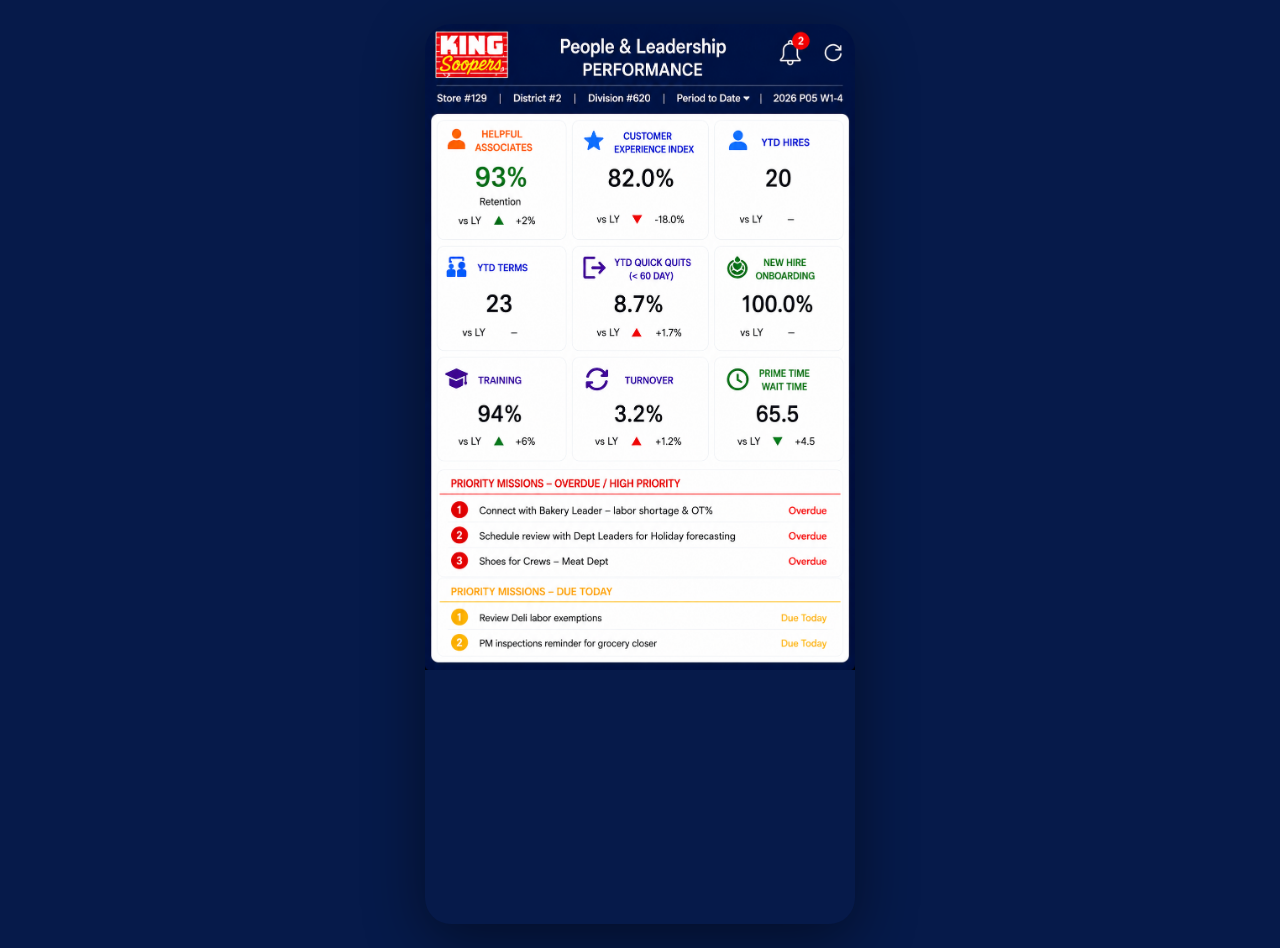
==== people-leadership.html @ 797628ac "Add files via upload" ====
<!DOCTYPE html><html lang="en"><head><meta charset="UTF-8"><meta name="viewport" content="width=device-width,initial-scale=1,viewport-fit=cover"><title>People & Leadership Performance</title><link rel="stylesheet" href="composite.css"></head><body><main class="phone"><section class="screen"><img src="people-leadership.png" alt="People and Leadership Performance">
<a class="hotspot" href="alerts.html" title="Alerts" style="left:82%;top:1%;width:10%;height:7%"></a><a class="hotspot" href="people-leadership.html" title="Refresh" style="left:91%;top:1%;width:8%;height:7%"></a>
<a class="hotspot" href="profile.html" title="Helpful Associates" style="left:3%;top:15%;width:30%;height:18%"></a>
<a class="hotspot" href="sales.html" title="Customer Experience Index" style="left:34%;top:15%;width:30%;height:18%"></a>
<a class="hotspot" href="profile.html" title="YTD Hires" style="left:65%;top:15%;width:32%;height:18%"></a>
<a class="hotspot" href="profile.html" title="YTD Terms" style="left:3%;top:34%;width:30%;height:16%"></a>
<a class="hotspot" href="profile.html" title="Quick Quits" style="left:34%;top:34%;width:30%;height:16%"></a>
<a class="hotspot" href="fresh-start.html" title="New Hire Onboarding" style="left:65%;top:34%;width:32%;height:16%"></a>
<a class="hotspot" href="fresh-start.html" title="Training" style="left:3%;top:51%;width:30%;height:16%"></a>
<a class="hotspot" href="labor.html" title="Turnover" style="left:34%;top:51%;width:30%;height:16%"></a>
<a class="hotspot" href="labor.html" title="Prime Time Wait Time" style="left:65%;top:51%;width:32%;height:16%"></a>
<a class="hotspot" href="labor.html" title="Overdue Mission 1" style="left:4%;top:73%;width:92%;height:4%"></a>
<a class="hotspot" href="labor.html" title="Overdue Mission 2" style="left:4%;top:77%;width:92%;height:4%"></a>
<a class="hotspot" href="safety.html" title="Overdue Mission 3" style="left:4%;top:81%;width:92%;height:4%"></a>
<a class="hotspot" href="labor.html" title="Due Today Mission 1" style="left:4%;top:91%;width:92%;height:4%"></a>
<a class="hotspot" href="safety.html" title="Due Today Mission 2" style="left:4%;top:95%;width:45%;height:4%"></a>
<a class="hotspot" href="operations-quality.html" title="Back: Operations and Quality" style="left:0%;top:95%;width:33%;height:5%"></a>
<a class="hotspot" href="index.html" title="Home" style="left:34%;top:95%;width:32%;height:5%"></a>
<a class="hotspot" href="index.html" title="Finish and return Home" style="left:67%;top:95%;width:33%;height:5%"></a>
</section></main></body></html>
---- composite.css ----
*{box-sizing:border-box}html,body{margin:0;background:#061a4a;font-family:Arial,Helvetica,sans-serif}body{min-height:100svh;display:flex;justify-content:center}.phone{width:min(100vw,430px);min-height:100svh;background:#061a4a;position:relative;overflow:hidden}.screen{position:relative;width:100%;line-height:0}.screen img{width:100%;height:auto;display:block}.hotspot{position:absolute;display:block;border-radius:14px;text-decoration:none;background:rgba(255,255,255,0);-webkit-tap-highlight-color:rgba(0,94,255,.25)}.hotspot:focus-visible{outline:3px solid #00a3ff;background:rgba(0,94,255,.14)}@media(min-width:700px){body{padding:24px}.phone{border-radius:26px;box-shadow:0 16px 60px rgba(0,0,0,.45)}}
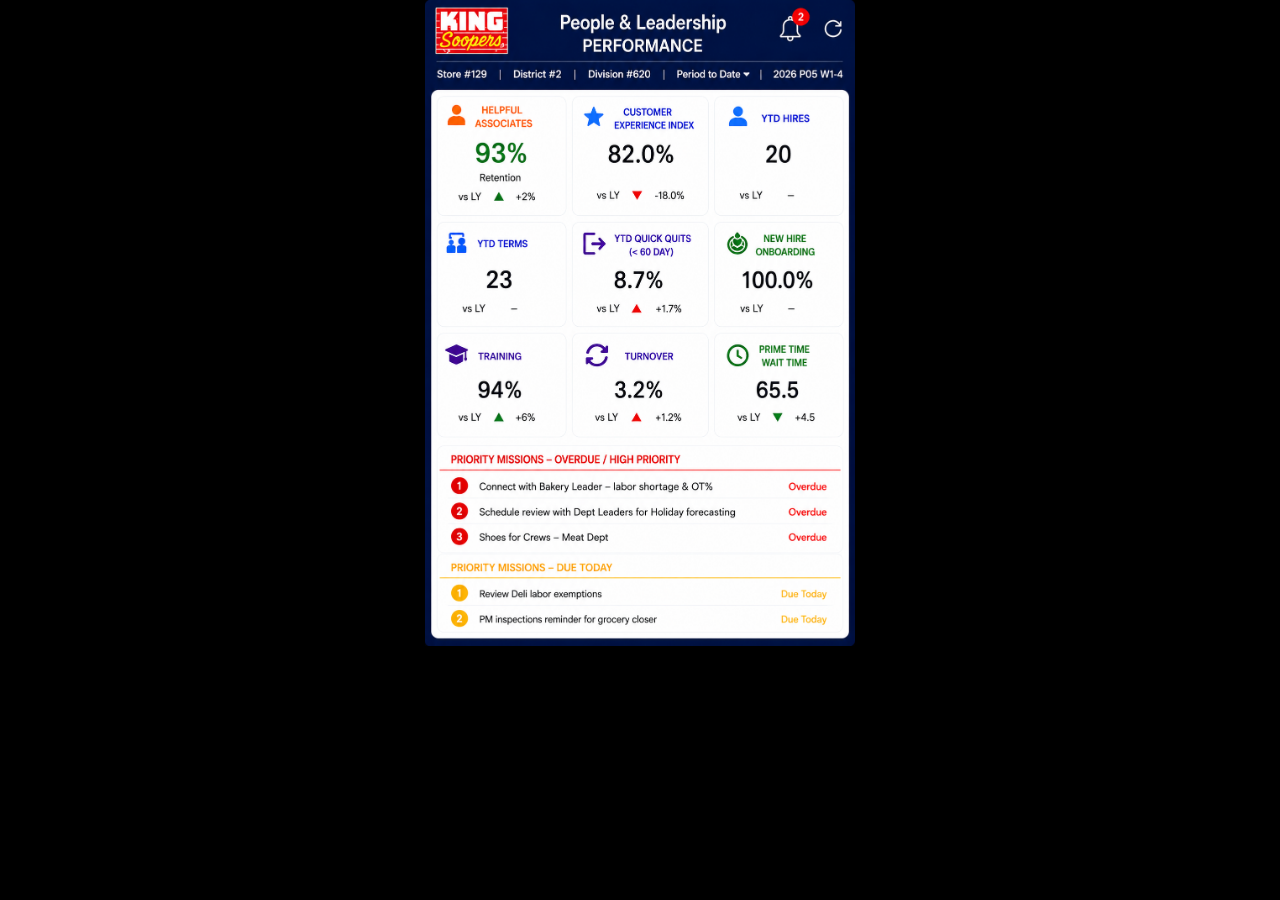
==== commit 1c0ff377: "Update people-leadership.html" ====
--- a/people-leadership.html
+++ b/people-leadership.html
@@ -14,6 +14,7 @@
 <a class="hotspot" href="safety.html" title="Overdue Mission 3" style="left:4%;top:81%;width:92%;height:4%"></a>
 <a class="hotspot" href="labor.html" title="Due Today Mission 1" style="left:4%;top:91%;width:92%;height:4%"></a>
 <a class="hotspot" href="safety.html" title="Due Today Mission 2" style="left:4%;top:95%;width:45%;height:4%"></a>
+  <a class="hotspot" href="people-leadership.html" title="Refresh" style="left:91%;top:1%;width:8%;height:7%"></a>
 <a class="hotspot" href="operations-quality.html" title="Back: Operations and Quality" style="left:0%;top:95%;width:33%;height:5%"></a>
 <a class="hotspot" href="index.html" title="Home" style="left:34%;top:95%;width:32%;height:5%"></a>
 <a class="hotspot" href="index.html" title="Finish and return Home" style="left:67%;top:95%;width:33%;height:5%"></a>
--- a/composite.css
+++ b/composite.css
@@ -1 +1,41 @@
-*{box-sizing:border-box}html,body{margin:0;background:#061a4a;font-family:Arial,Helvetica,sans-serif}body{min-height:100svh;display:flex;justify-content:center}.phone{width:min(100vw,430px);min-height:100svh;background:#061a4a;position:relative;overflow:hidden}.screen{position:relative;width:100%;line-height:0}.screen img{width:100%;height:auto;display:block}.hotspot{position:absolute;display:block;border-radius:14px;text-decoration:none;background:rgba(255,255,255,0);-webkit-tap-highlight-color:rgba(0,94,255,.25)}.hotspot:focus-visible{outline:3px solid #00a3ff;background:rgba(0,94,255,.14)}@media(min-width:700px){body{padding:24px}.phone{border-radius:26px;box-shadow:0 16px 60px rgba(0,0,0,.45)}}
+*{box-sizing:border-box}
+
+html,body{
+  margin:0;
+  padding:0;
+  background:#000;
+}
+
+body{
+  min-height:100svh;
+  display:flex;
+  justify-content:center;
+  align-items:flex-start;
+}
+
+.phone{
+  width:min(100vw,430px);
+  margin:0 auto;
+  background:#000;
+  overflow:hidden;
+}
+
+.screen{
+  position:relative;
+  width:100%;
+  line-height:0;
+}
+
+.screen img{
+  width:100%;
+  height:auto;
+  display:block;
+}
+
+.hotspot{
+  position:absolute;
+  display:block;
+  background:transparent;
+  text-decoration:none;
+  -webkit-tap-highlight-color:rgba(0,94,255,.25);
+}
